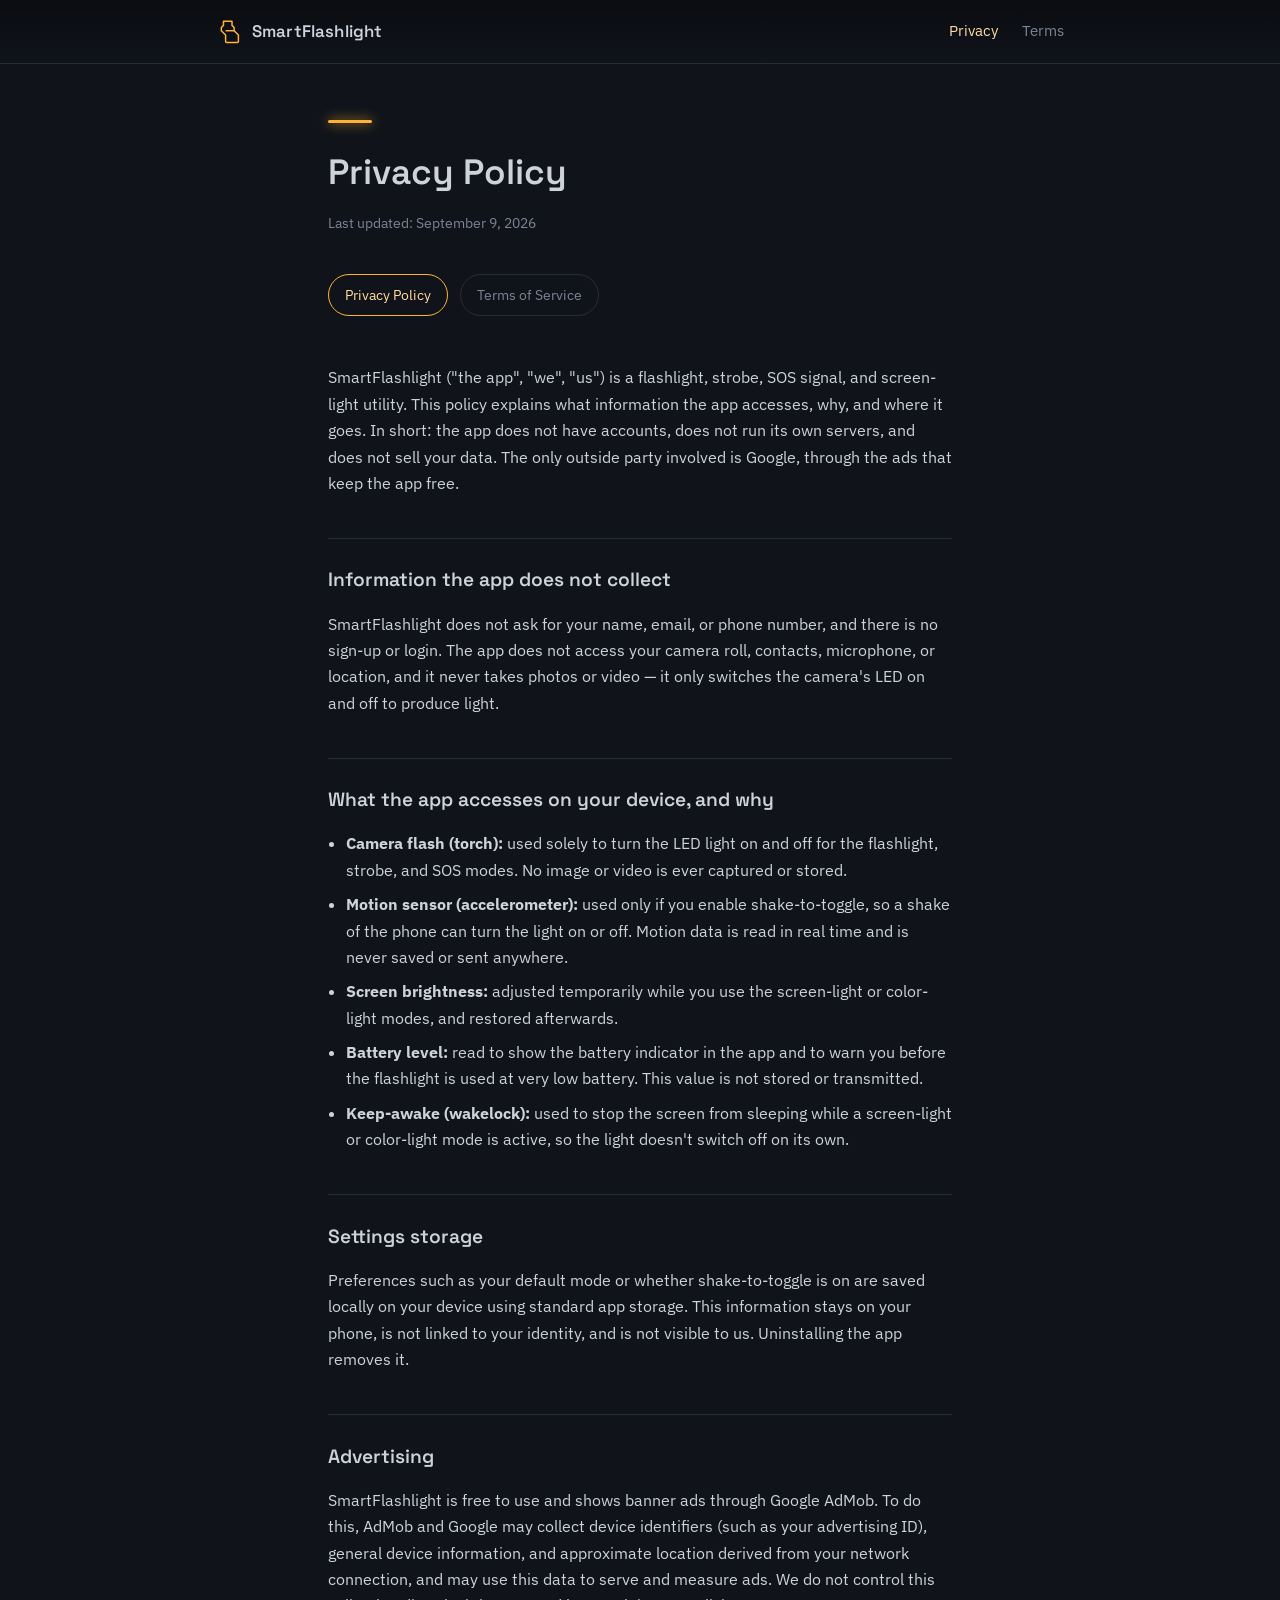
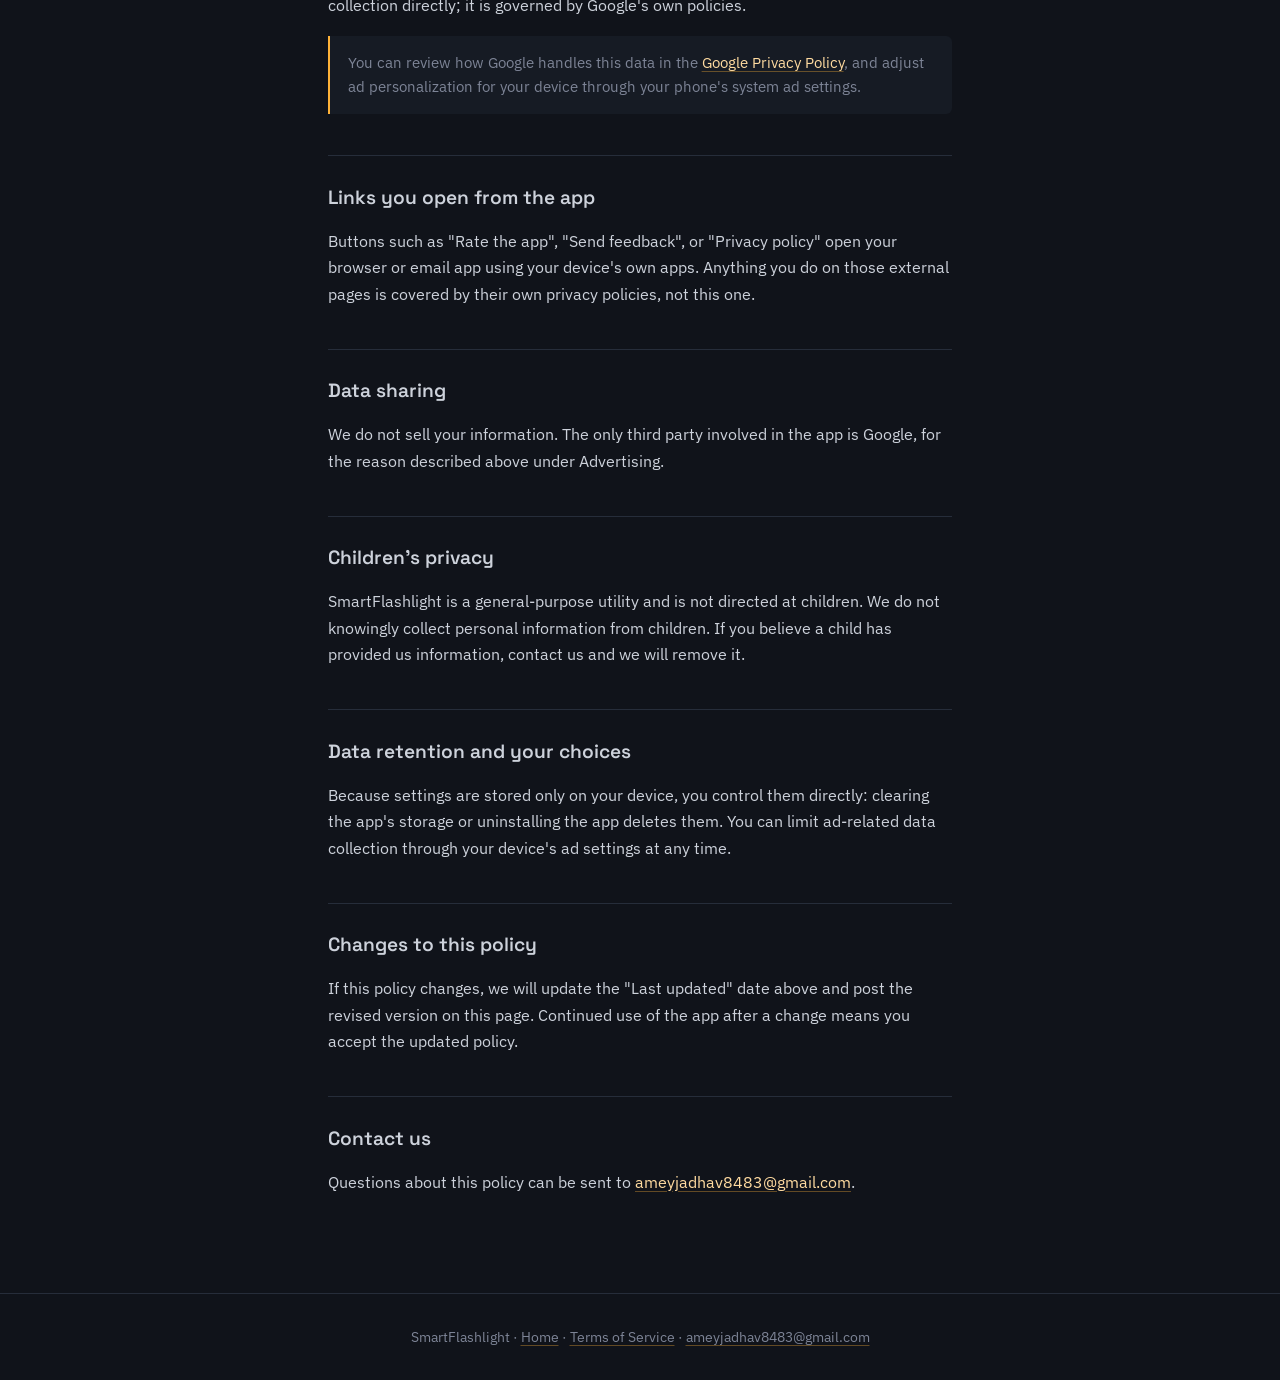
==== privacy.html @ 0a520588 "Added all file of the wesite" ====
<!DOCTYPE html>
<html lang="en">
<head>
<meta charset="UTF-8">
<meta name="viewport" content="width=device-width, initial-scale=1.0">
<title>Privacy Policy — SmartFlashlight</title>
<meta name="description" content="Privacy Policy for the SmartFlashlight app.">
<link rel="stylesheet" href="style.css">
<link rel="preconnect" href="https://fonts.googleapis.com">
<link href="https://fonts.googleapis.com/css2?family=Space+Grotesk:wght@500;600&family=IBM+Plex+Sans:wght@400;500&display=swap" rel="stylesheet">
</head>
<body>

<div class="topbar">
  <div class="topbar-inner">
    <a class="brand" href="index.html">
      <span class="brand-mark" aria-hidden="true">
        <svg viewBox="0 0 24 24" fill="none" xmlns="http://www.w3.org/2000/svg">
          <path d="M9 2H15V6L17 8V11L21 15V21C21 21.5523 20.5523 22 20 22H10C9.44772 22 9 21.5523 9 21V15L5 11V8L7 6V2Z" stroke="#FFB238" stroke-width="1.4" stroke-linejoin="round"/>
          <path d="M9 11H17" stroke="#FFB238" stroke-width="1.4"/>
        </svg>
      </span>
      SmartFlashlight
    </a>
    <nav class="toplinks">
      <a href="privacy.html" aria-current="page">Privacy</a>
      <a href="terms.html">Terms</a>
    </nav>
  </div>
</div>

<div class="doc-header">
  <div class="eyebrow-beam" aria-hidden="true"></div>
  <h1>Privacy Policy</h1>
  <p class="doc-meta">Last updated: September 9, 2026</p>
</div>

<div class="doc-nav-switch">
  <a class="switch-btn" href="privacy.html" aria-current="page">Privacy Policy</a>
  <a class="switch-btn" href="terms.html">Terms of Service</a>
</div>

<div class="doc-body">

  <p>SmartFlashlight ("the app", "we", "us") is a flashlight, strobe, SOS signal, and screen-light utility. This policy explains what information the app accesses, why, and where it goes. In short: the app does not have accounts, does not run its own servers, and does not sell your data. The only outside party involved is Google, through the ads that keep the app free.</p>

  <h2>Information the app does not collect</h2>
  <p>SmartFlashlight does not ask for your name, email, or phone number, and there is no sign-up or login. The app does not access your camera roll, contacts, microphone, or location, and it never takes photos or video — it only switches the camera's LED on and off to produce light.</p>

  <h2>What the app accesses on your device, and why</h2>
  <ul>
    <li><strong>Camera flash (torch):</strong> used solely to turn the LED light on and off for the flashlight, strobe, and SOS modes. No image or video is ever captured or stored.</li>
    <li><strong>Motion sensor (accelerometer):</strong> used only if you enable shake-to-toggle, so a shake of the phone can turn the light on or off. Motion data is read in real time and is never saved or sent anywhere.</li>
    <li><strong>Screen brightness:</strong> adjusted temporarily while you use the screen-light or color-light modes, and restored afterwards.</li>
    <li><strong>Battery level:</strong> read to show the battery indicator in the app and to warn you before the flashlight is used at very low battery. This value is not stored or transmitted.</li>
    <li><strong>Keep-awake (wakelock):</strong> used to stop the screen from sleeping while a screen-light or color-light mode is active, so the light doesn't switch off on its own.</li>
  </ul>

  <h2>Settings storage</h2>
  <p>Preferences such as your default mode or whether shake-to-toggle is on are saved locally on your device using standard app storage. This information stays on your phone, is not linked to your identity, and is not visible to us. Uninstalling the app removes it.</p>

  <h2>Advertising</h2>
  <p>SmartFlashlight is free to use and shows banner ads through Google AdMob. To do this, AdMob and Google may collect device identifiers (such as your advertising ID), general device information, and approximate location derived from your network connection, and may use this data to serve and measure ads. We do not control this collection directly; it is governed by Google's own policies.</p>
  <div class="callout">You can review how Google handles this data in the <a href="https://policies.google.com/privacy" target="_blank" rel="noopener">Google Privacy Policy</a>, and adjust ad personalization for your device through your phone's system ad settings.</div>

  <h2>Links you open from the app</h2>
  <p>Buttons such as "Rate the app", "Send feedback", or "Privacy policy" open your browser or email app using your device's own apps. Anything you do on those external pages is covered by their own privacy policies, not this one.</p>

  <h2>Data sharing</h2>
  <p>We do not sell your information. The only third party involved in the app is Google, for the reason described above under Advertising.</p>

  <h2>Children's privacy</h2>
  <p>SmartFlashlight is a general-purpose utility and is not directed at children. We do not knowingly collect personal information from children. If you believe a child has provided us information, contact us and we will remove it.</p>

  <h2>Data retention and your choices</h2>
  <p>Because settings are stored only on your device, you control them directly: clearing the app's storage or uninstalling the app deletes them. You can limit ad-related data collection through your device's ad settings at any time.</p>

  <h2>Changes to this policy</h2>
  <p>If this policy changes, we will update the "Last updated" date above and post the revised version on this page. Continued use of the app after a change means you accept the updated policy.</p>

  <h2>Contact us</h2>
  <p>Questions about this policy can be sent to <a href="mailto:ameyjadhav8483@gmail.com">ameyjadhav8483@gmail.com</a>.</p>

</div>

<footer>
  SmartFlashlight · <a href="index.html">Home</a> · <a href="terms.html">Terms of Service</a> · <a href="mailto:ameyjadhav8483@gmail.com">ameyjadhav8483@gmail.com</a>
</footer>

</body>
</html>
---- style.css ----
/* SmartFlashlight — legal pages
   Theme: a beam of warm light cutting through the dark.
   That's the app's whole job, so it's the design's whole job too. */

:root {
  --night: #10131a;
  --night-deep: #0a0c11;
  --panel: #161b24;
  --line: #262d3a;
  --text: #cdd2db;
  --text-dim: #7d8496;
  --beam: #ffb238;
  --beam-soft: #ffdba0;
  --beam-glow: rgba(255, 178, 56, 0.18);
  --max: 42rem;
  --font-head: "Space Grotesk", "Archivo", sans-serif;
  --font-body: "IBM Plex Sans", "Segoe UI", sans-serif;
}

* { box-sizing: border-box; }

html {
  scroll-behavior: smooth;
}

@media (prefers-reduced-motion: reduce) {
  html { scroll-behavior: auto; }
  * { animation-duration: 0.001ms !important; transition-duration: 0.001ms !important; }
}

body {
  margin: 0;
  background: var(--night);
  color: var(--text);
  font-family: var(--font-body);
  font-size: 16px;
  line-height: 1.65;
  -webkit-font-smoothing: antialiased;
}

a {
  color: var(--beam-soft);
  text-decoration-color: rgba(255, 178, 56, 0.35);
  text-underline-offset: 3px;
}
a:hover { text-decoration-color: var(--beam); }
a:focus-visible,
button:focus-visible,
.switch-btn:focus-visible {
  outline: 2px solid var(--beam);
  outline-offset: 3px;
}

/* ---------- top bar ---------- */

.topbar {
  border-bottom: 1px solid var(--line);
  background: linear-gradient(180deg, var(--night-deep), var(--night));
}

.topbar-inner {
  max-width: 56rem;
  margin: 0 auto;
  padding: 1.1rem 1.5rem;
  display: flex;
  align-items: center;
  justify-content: space-between;
  gap: 1rem;
}

.brand {
  display: flex;
  align-items: center;
  gap: 0.65rem;
  color: var(--text);
  text-decoration: none;
  font-family: var(--font-head);
  font-weight: 600;
  font-size: 1.05rem;
  letter-spacing: 0.01em;
}

.brand-mark {
  width: 1.6rem;
  height: 1.6rem;
  flex-shrink: 0;
}

.brand-mark svg { display: block; width: 100%; height: 100%; }

.toplinks {
  display: flex;
  gap: 1.5rem;
  font-size: 0.92rem;
}

.toplinks a { color: var(--text-dim); text-decoration: none; }
.toplinks a[aria-current="page"] { color: var(--beam-soft); }
.toplinks a:hover { color: var(--text); }

/* ---------- hero (index only) ---------- */

.hero {
  position: relative;
  overflow: hidden;
  padding: 5.5rem 1.5rem 4.5rem;
  text-align: left;
}

.hero::before {
  content: "";
  position: absolute;
  inset: -20% -10% auto -10%;
  height: 30rem;
  background: radial-gradient(ellipse 55% 60% at 30% 0%, var(--beam-glow), transparent 70%);
  pointer-events: none;
  animation: flicker 6s ease-in-out infinite;
}

@keyframes flicker {
  0%, 100% { opacity: 1; }
  45% { opacity: 0.85; }
  50% { opacity: 1; }
  52% { opacity: 0.9; }
  60% { opacity: 1; }
}

.hero-inner {
  position: relative;
  max-width: 56rem;
  margin: 0 auto;
}

.eyebrow-beam {
  width: 2.75rem;
  height: 3px;
  background: var(--beam);
  border-radius: 2px;
  margin-bottom: 1.5rem;
  box-shadow: 0 0 12px var(--beam);
}

.hero h1 {
  font-family: var(--font-head);
  font-size: clamp(2rem, 4.2vw, 2.9rem);
  line-height: 1.15;
  font-weight: 600;
  margin: 0 0 1rem;
  max-width: 30rem;
}

.hero p {
  color: var(--text-dim);
  max-width: 34rem;
  font-size: 1.05rem;
  margin: 0 0 2.25rem;
}

.hero-links {
  display: flex;
  gap: 0.9rem;
  flex-wrap: wrap;
}

.pill-link {
  display: inline-flex;
  align-items: center;
  gap: 0.5rem;
  padding: 0.7rem 1.15rem;
  border: 1px solid var(--line);
  border-radius: 8px;
  color: var(--text);
  text-decoration: none;
  font-size: 0.92rem;
  background: var(--panel);
  transition: border-color 0.15s ease, color 0.15s ease;
}

.pill-link:hover {
  border-color: var(--beam);
  color: var(--beam-soft);
}

.pill-link.primary {
  background: var(--beam);
  color: var(--night-deep);
  border-color: var(--beam);
  font-weight: 600;
}
.pill-link.primary:hover { color: var(--night-deep); background: var(--beam-soft); border-color: var(--beam-soft); }

/* ---------- feature strip (index only) ---------- */

.strip {
  max-width: 56rem;
  margin: 0 auto;
  padding: 0 1.5rem 5rem;
  display: grid;
  grid-template-columns: repeat(4, 1fr);
  gap: 1px;
  background: var(--line);
  border: 1px solid var(--line);
  border-radius: 10px;
  overflow: hidden;
}

.strip-item {
  background: var(--panel);
  padding: 1.4rem 1.2rem;
}

.strip-item .n {
  font-family: var(--font-head);
  color: var(--beam-soft);
  font-size: 1.5rem;
  display: block;
  margin-bottom: 0.35rem;
}

.strip-item .l {
  color: var(--text-dim);
  font-size: 0.85rem;
}

@media (max-width: 640px) {
  .strip { grid-template-columns: repeat(2, 1fr); }
}

/* ---------- legal document layout ---------- */

.doc-header {
  max-width: var(--max);
  margin: 0 auto;
  padding: 3.5rem 1.5rem 0;
}

.doc-header .eyebrow-beam { margin-bottom: 1.25rem; }

.doc-header h1 {
  font-family: var(--font-head);
  font-size: clamp(1.7rem, 3.4vw, 2.2rem);
  font-weight: 600;
  margin: 0 0 0.6rem;
}

.doc-meta {
  color: var(--text-dim);
  font-size: 0.9rem;
  margin: 0 0 2.5rem;
}

.doc-body {
  max-width: var(--max);
  margin: 0 auto;
  padding: 0 1.5rem 5rem;
}

.doc-body h2 {
  font-family: var(--font-head);
  font-weight: 600;
  font-size: 1.2rem;
  color: var(--text);
  margin: 2.6rem 0 0.9rem;
  padding-top: 0.1rem;
  border-top: 1px solid var(--line);
  padding-top: 1.6rem;
}

.doc-body h2:first-child { border-top: none; padding-top: 0; margin-top: 0; }

.doc-body p { margin: 0 0 1.1rem; }

.doc-body ul {
  margin: 0 0 1.1rem;
  padding-left: 1.1rem;
}

.doc-body li { margin-bottom: 0.5rem; }

.doc-body strong { color: var(--text); }

.callout {
  border-left: 2px solid var(--beam);
  background: var(--panel);
  padding: 0.9rem 1.1rem;
  border-radius: 0 6px 6px 0;
  font-size: 0.92rem;
  color: var(--text-dim);
  margin: 0 0 1.3rem;
}

.doc-nav-switch {
  max-width: var(--max);
  margin: 0 auto;
  padding: 0 1.5rem 3rem;
  display: flex;
  gap: 0.75rem;
  flex-wrap: wrap;
}

.switch-btn {
  padding: 0.55rem 1rem;
  border-radius: 999px;
  border: 1px solid var(--line);
  color: var(--text-dim);
  text-decoration: none;
  font-size: 0.85rem;
}

.switch-btn[aria-current="page"] {
  border-color: var(--beam);
  color: var(--beam-soft);
}

/* ---------- footer ---------- */

footer {
  border-top: 1px solid var(--line);
  padding: 2rem 1.5rem;
  text-align: center;
  color: var(--text-dim);
  font-size: 0.85rem;
}

footer a { color: var(--text-dim); }
footer a:hover { color: var(--beam-soft); }
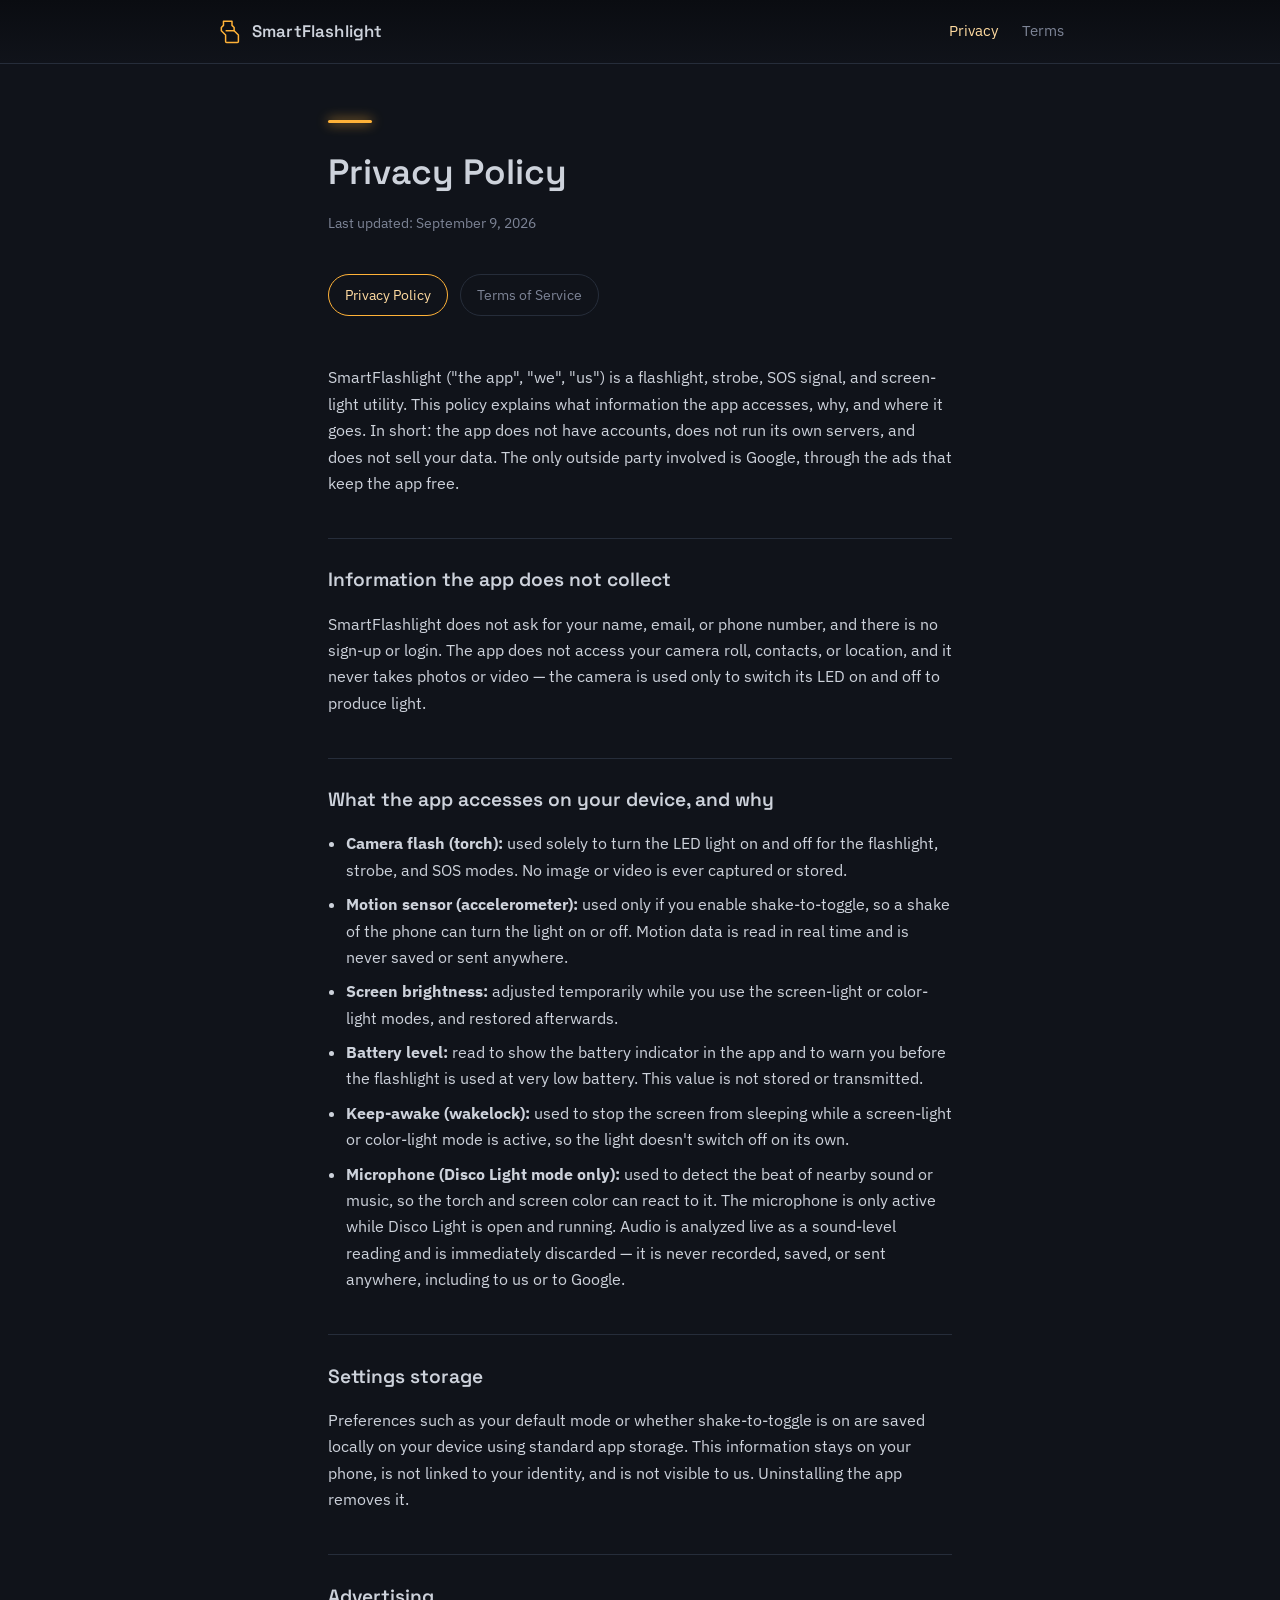
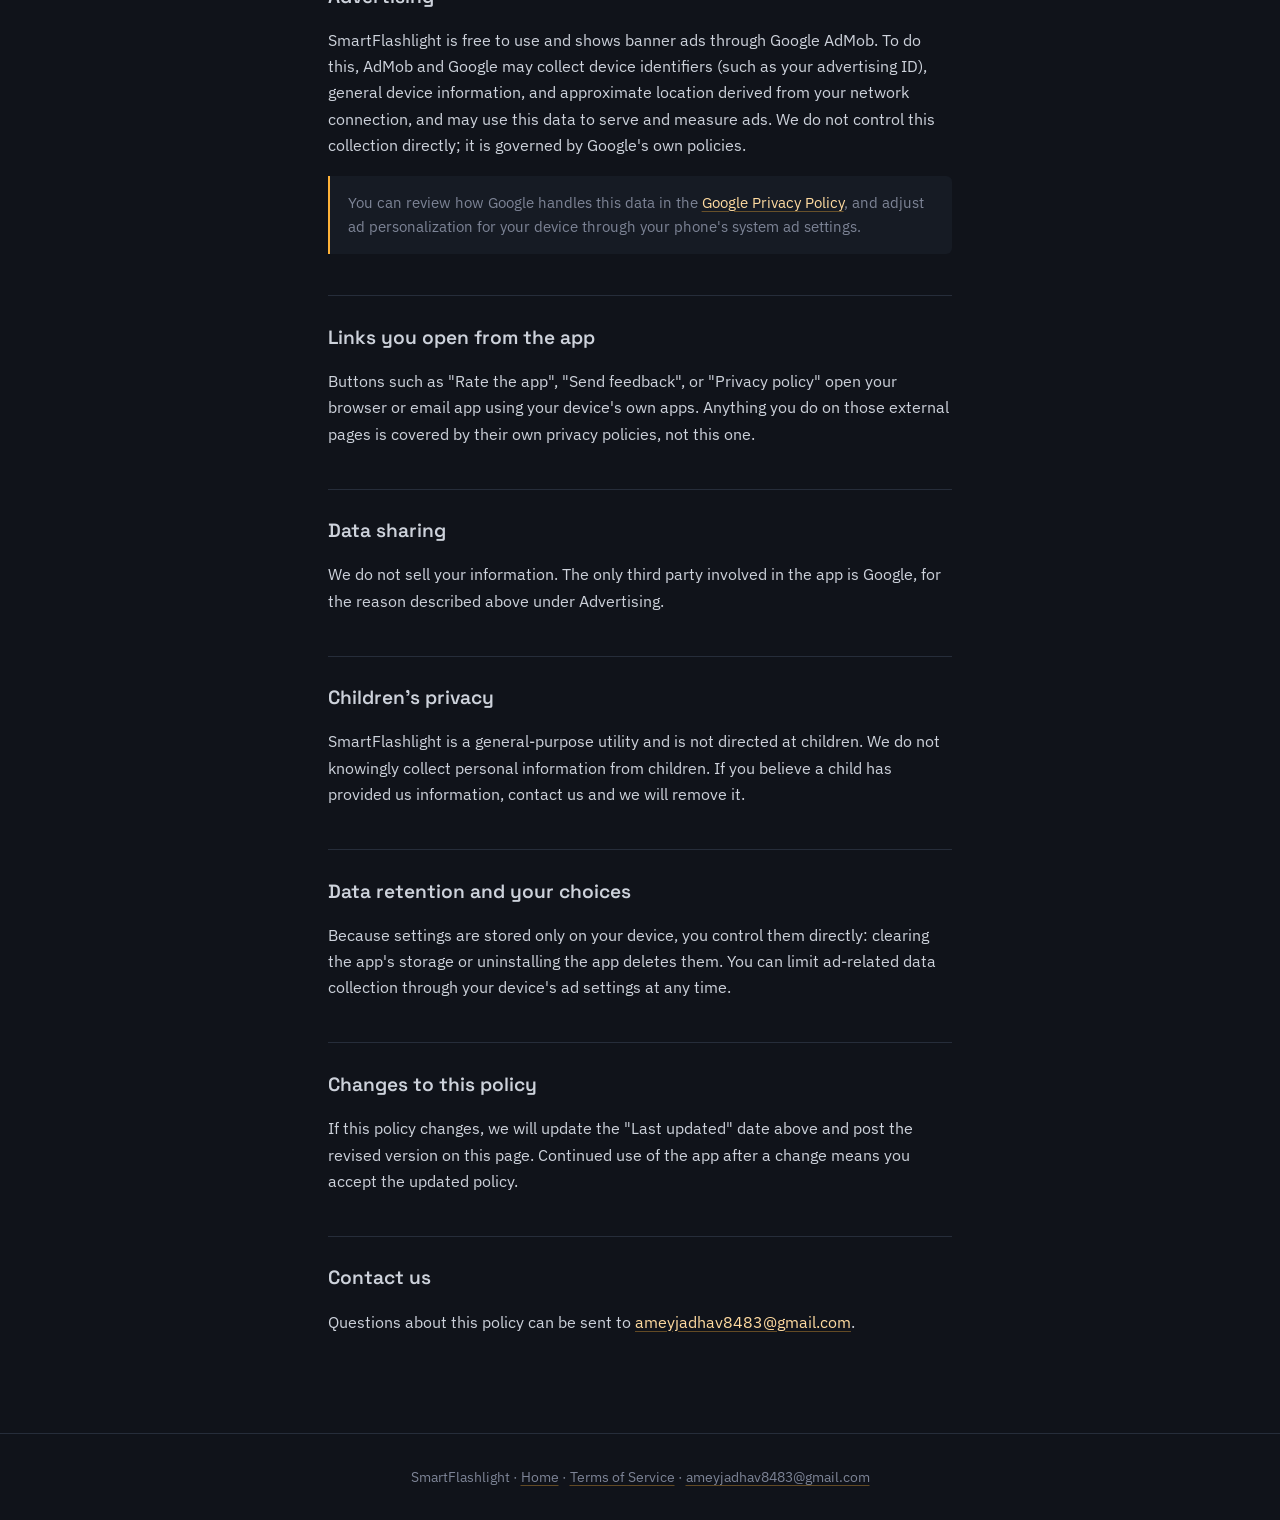
==== commit 7b6834ce: "added updated files in the github" ====
--- a/privacy.html
+++ b/privacy.html
@@ -45,7 +45,7 @@
   <p>SmartFlashlight ("the app", "we", "us") is a flashlight, strobe, SOS signal, and screen-light utility. This policy explains what information the app accesses, why, and where it goes. In short: the app does not have accounts, does not run its own servers, and does not sell your data. The only outside party involved is Google, through the ads that keep the app free.</p>
 
   <h2>Information the app does not collect</h2>
-  <p>SmartFlashlight does not ask for your name, email, or phone number, and there is no sign-up or login. The app does not access your camera roll, contacts, microphone, or location, and it never takes photos or video — it only switches the camera's LED on and off to produce light.</p>
+  <p>SmartFlashlight does not ask for your name, email, or phone number, and there is no sign-up or login. The app does not access your camera roll, contacts, or location, and it never takes photos or video — the camera is used only to switch its LED on and off to produce light.</p>
 
   <h2>What the app accesses on your device, and why</h2>
   <ul>
@@ -54,6 +54,7 @@
     <li><strong>Screen brightness:</strong> adjusted temporarily while you use the screen-light or color-light modes, and restored afterwards.</li>
     <li><strong>Battery level:</strong> read to show the battery indicator in the app and to warn you before the flashlight is used at very low battery. This value is not stored or transmitted.</li>
     <li><strong>Keep-awake (wakelock):</strong> used to stop the screen from sleeping while a screen-light or color-light mode is active, so the light doesn't switch off on its own.</li>
+    <li><strong>Microphone (Disco Light mode only):</strong> used to detect the beat of nearby sound or music, so the torch and screen color can react to it. The microphone is only active while Disco Light is open and running. Audio is analyzed live as a sound-level reading and is immediately discarded — it is never recorded, saved, or sent anywhere, including to us or to Google.</li>
   </ul>
 
   <h2>Settings storage</h2>
